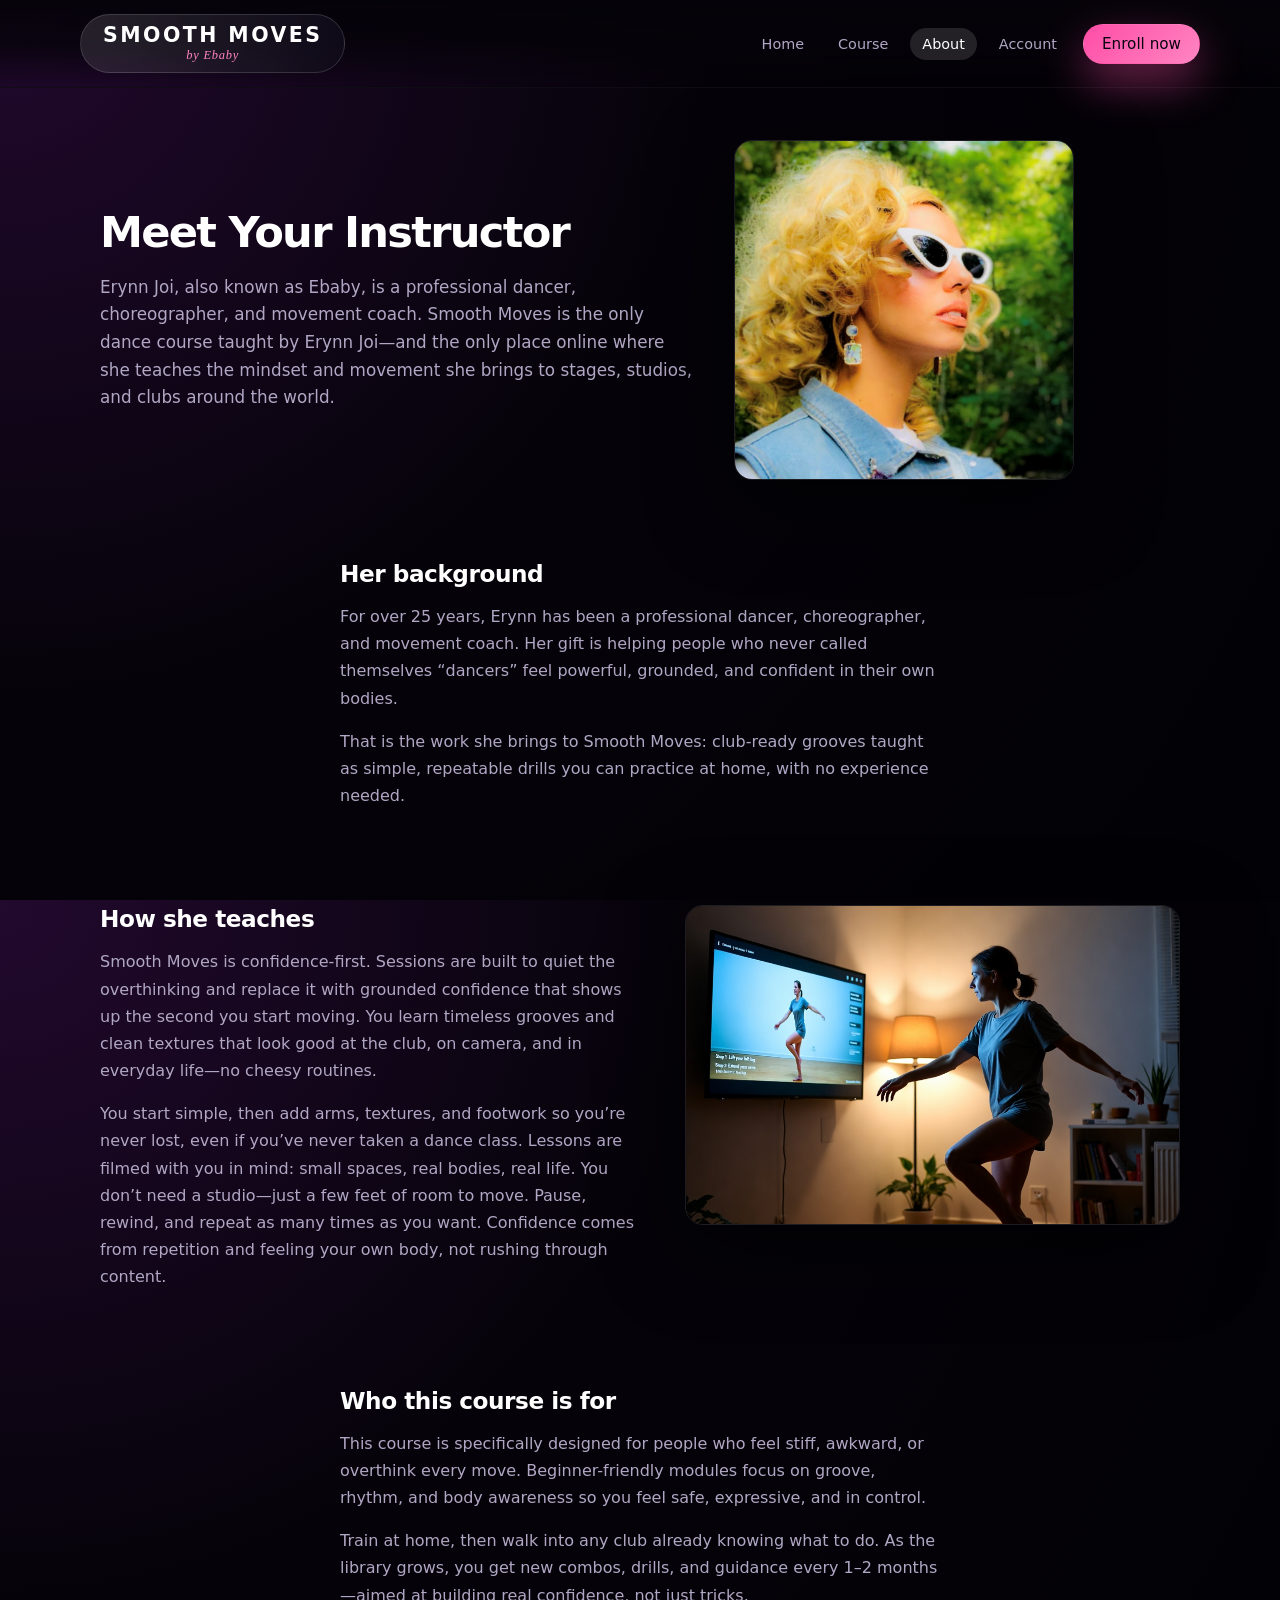
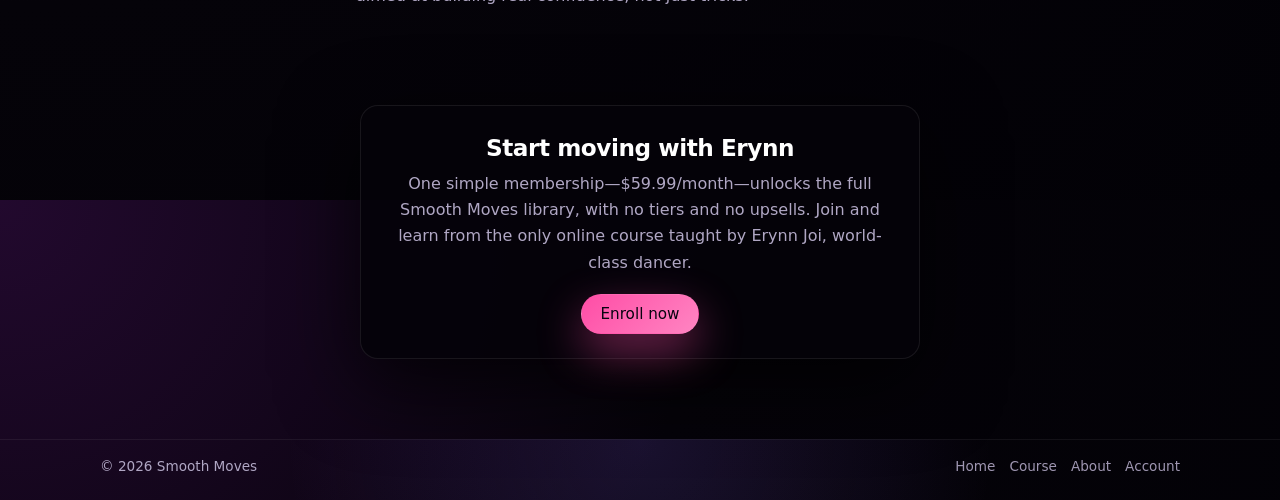
==== about.html @ 3e15e716 "Add an About page and a home-page link to Erynn's story Introduce about.html with instructor copy dr" ====
<!DOCTYPE html>
<html lang="en">
  <head>
    <meta charset="UTF-8" />
    <meta name="viewport" content="width=device-width, initial-scale=1" />
    <title>Smooth Moves – About</title>
    <meta
      name="description"
      content="Meet Erynn Joi (Ebaby)—professional dancer, choreographer, and movement coach—and learn why Smooth Moves is built for beginners who want confidence on the dance floor."
    />
    <meta name="theme-color" content="#ff4da6" />
    <link rel="icon" href="assets/favicon.svg" type="image/svg+xml" />
    <link rel="canonical" href="https://plugin-factory-fl.github.io/ebaby_course/about.html" />
    <meta property="og:type" content="website" />
    <meta property="og:site_name" content="Smooth Moves" />
    <meta property="og:title" content="Smooth Moves – About Erynn Joi" />
    <meta
      property="og:description"
      content="Meet Erynn Joi (Ebaby)—professional dancer, choreographer, and movement coach—and learn why Smooth Moves is built for beginners who want confidence on the dance floor."
    />
    <meta property="og:image" content="https://plugin-factory-fl.github.io/ebaby_course/assets/coach_pic.jpeg" />
    <meta name="twitter:card" content="summary_large_image" />
    <meta name="twitter:title" content="Smooth Moves – About Erynn Joi" />
    <meta
      name="twitter:description"
      content="Meet Erynn Joi (Ebaby)—professional dancer, choreographer, and movement coach—and learn why Smooth Moves is built for beginners who want confidence on the dance floor."
    />
    <meta name="twitter:image" content="https://plugin-factory-fl.github.io/ebaby_course/assets/coach_pic.jpeg" />
    <link rel="stylesheet" href="styles.css" />
  </head>
  <body data-page="about">
    <header class="site-header">
      <div class="container header-inner">
        <a href="index.html" class="logo" aria-label="Smooth Moves by Ebaby">
          <span class="logo-mark">Smooth Moves</span>
          <span class="logo-byline">by Ebaby</span>
        </a>
        <nav class="main-nav">
          <a href="index.html" class="nav-link" data-nav="home">Home</a>
          <a href="course.html" class="nav-link" data-nav="course">Course</a>
          <a href="about.html" class="nav-link" data-nav="about">About</a>
          <a href="account.html" class="nav-link" data-nav="account">Account</a>
          <a href="account.html?start=1" class="btn btn-primary nav-cta">Enroll now</a>
        </nav>
      </div>
    </header>

    <main class="about-page">
      <section class="section">
        <div class="container about-intro">
          <div>
            <h1 class="about-page-title">Meet Your Instructor</h1>
            <p class="about-lead">
              Erynn Joi, also known as Ebaby, is a professional dancer, choreographer, and movement coach. Smooth Moves is the only dance course taught by Erynn Joi—and the only place online where she teaches the mindset and movement she brings to stages, studios, and clubs around the world.
            </p>
          </div>
          <img src="assets/coach_pic.jpeg" alt="Erynn Joi, also known as Ebaby" class="about-photo" />
        </div>
      </section>

      <section class="section">
        <div class="container about-prose">
          <h2 class="section-title">Her background</h2>
          <p>
            For over 25 years, Erynn has been a professional dancer, choreographer, and movement coach. Her gift is helping people who never called themselves “dancers” feel powerful, grounded, and confident in their own bodies.
          </p>
          <p>
            That is the work she brings to Smooth Moves: club-ready grooves taught as simple, repeatable drills you can practice at home, with no experience needed.
          </p>
        </div>
      </section>

      <section class="section">
        <div class="container about-split">
          <div class="about-prose">
            <h2 class="section-title">How she teaches</h2>
            <p>
              Smooth Moves is confidence-first. Sessions are built to quiet the overthinking and replace it with grounded confidence that shows up the second you start moving. You learn timeless grooves and clean textures that look good at the club, on camera, and in everyday life—no cheesy routines.
            </p>
            <p>
              You start simple, then add arms, textures, and footwork so you’re never lost, even if you’ve never taken a dance class. Lessons are filmed with you in mind: small spaces, real bodies, real life. You don’t need a studio—just a few feet of room to move. Pause, rewind, and repeat as many times as you want. Confidence comes from repetition and feeling your own body, not rushing through content.
            </p>
          </div>
          <img src="assets/lifestyle1.jpg" alt="Person dancing with confidence at home" class="about-photo about-photo-wide" />
        </div>
      </section>

      <section class="section">
        <div class="container about-prose">
          <h2 class="section-title">Who this course is for</h2>
          <p>
            This course is specifically designed for people who feel stiff, awkward, or overthink every move. Beginner-friendly modules focus on groove, rhythm, and body awareness so you feel safe, expressive, and in control.
          </p>
          <p>
            Train at home, then walk into any club already knowing what to do. As the library grows, you get new combos, drills, and guidance every 1–2 months—aimed at building real confidence, not just tricks.
          </p>
        </div>
      </section>

      <section class="section">
        <div class="container">
          <div class="about-cta-card">
            <h2 class="section-title">Start moving with Erynn</h2>
            <p>
              One simple membership—$59.99/month—unlocks the full Smooth Moves library, with no tiers and no upsells. Join and learn from the only online course taught by Erynn Joi, world-class dancer.
            </p>
            <a class="btn btn-primary" data-stripe-checkout href="https://buy.stripe.com/REPLACE_ME">Enroll now</a>
          </div>
        </div>
      </section>
    </main>

    <footer class="site-footer">
      <div class="container footer-inner">
        <div class="footer-left">
          <span>&copy; <span id="year"></span> Smooth Moves</span>
        </div>
        <div class="footer-right">
          <a href="index.html">Home</a>
          <a href="course.html">Course</a>
          <a href="about.html">About</a>
          <a href="account.html">Account</a>
        </div>
      </div>
    </footer>

    <script src="app.js"></script>
  </body>
</html>
---- styles.css ----
:root {
  --bg: #050309;
  --bg-elevated: #100b1a;
  --accent: #ff4da6;
  --accent-soft: rgba(255, 77, 166, 0.12);
  --accent-strong: #ff85c2;
  --text-primary: #ffffff;
  --text-muted: #b0a7c4;
  --border-subtle: rgba(255, 255, 255, 0.08);
  --danger: #ff4d6a;
  --success: #32d46b;
  --shadow-soft: 0 24px 80px rgba(0, 0, 0, 0.75);
  --radius-lg: 18px;
  --radius-md: 12px;
  --radius-sm: 999px;
  --transition-fast: 0.18s ease-out;
  --max-width: 1120px;
}

*,
*::before,
*::after {
  box-sizing: border-box;
}

html,
body {
  margin: 0;
  padding: 0;
  height: 100%;
}

body {
  font-family: system-ui, -apple-system, BlinkMacSystemFont, "SF Pro Text", sans-serif;
  background: radial-gradient(circle at top left, #22092e 0, #050309 45%, #020106 100%);
  color: var(--text-primary);
  -webkit-font-smoothing: antialiased;
}

a {
  color: inherit;
  text-decoration: none;
}

img {
  max-width: 100%;
  display: block;
}

button {
  font: inherit;
}

.container {
  width: 100%;
  max-width: var(--max-width);
  margin: 0 auto;
  padding: 0 20px;
}

.site-header {
  position: sticky;
  top: 0;
  z-index: 40;
  backdrop-filter: blur(18px);
  background: linear-gradient(to bottom, rgba(5, 3, 9, 0.96), rgba(5, 3, 9, 0.8), transparent);
  border-bottom: 1px solid rgba(255, 255, 255, 0.04);
}

.header-inner {
  display: flex;
  align-items: center;
  justify-content: space-between;
  padding: 14px 0;
}

.logo {
  display: inline-flex;
  flex-direction: column;
  align-items: center;
  justify-content: center;
  gap: 2px;
  font-weight: 700;
  text-transform: uppercase;
  font-size: 1.12rem;
  line-height: 1.1;
  padding: 8px 18px 9px;
  border-radius: 999px;
  border: 1px solid rgba(255, 255, 255, 0.14);
  background: radial-gradient(circle at top left, rgba(255, 255, 255, 0.12), rgba(16, 11, 26, 0.9));
  flex-shrink: 0;
}

.logo-mark {
  letter-spacing: 0.1em;
}

.logo-byline {
  font-family: Georgia, "Iowan Old Style", "Times New Roman", serif;
  font-style: italic;
  font-weight: 500;
  font-size: 0.72rem;
  letter-spacing: 0.06em;
  text-transform: none;
  color: var(--accent-strong);
  line-height: 1;
}

.main-nav {
  display: flex;
  align-items: center;
  gap: 10px;
}

.nav-link {
  font-size: 0.9rem;
  padding: 8px 12px;
  border-radius: 999px;
  color: var(--text-muted);
  transition: background-color var(--transition-fast), color var(--transition-fast);
}

.nav-link:hover {
  background-color: rgba(255, 255, 255, 0.06);
  color: var(--text-primary);
}

.nav-link.is-active {
  color: var(--text-primary);
  background-color: rgba(255, 255, 255, 0.12);
}

.nav-cta {
  margin-left: 4px;
}

.btn {
  display: inline-flex;
  align-items: center;
  justify-content: center;
  gap: 6px;
  padding: 10px 18px;
  border-radius: var(--radius-sm);
  border: 1px solid transparent;
  font-size: 0.95rem;
  font-weight: 500;
  cursor: pointer;
  transition: transform var(--transition-fast), box-shadow var(--transition-fast), background-color var(--transition-fast), border-color var(--transition-fast), color var(--transition-fast);
  white-space: nowrap;
}

.btn-primary {
  background: linear-gradient(135deg, var(--accent), var(--accent-strong));
  color: #080310;
  box-shadow: 0 18px 45px rgba(255, 77, 166, 0.45);
}

.btn-primary:hover {
  transform: translateY(-1px) translateZ(0);
  box-shadow: 0 24px 65px rgba(255, 77, 166, 0.55);
}

.btn-secondary {
  background-color: rgba(255, 255, 255, 0.02);
  border-color: rgba(255, 255, 255, 0.16);
  color: var(--text-primary);
}

.btn-secondary:hover {
  background-color: rgba(255, 255, 255, 0.08);
}

.btn-ghost {
  background: transparent;
  border-color: transparent;
  color: var(--text-muted);
}

.btn-ghost:hover {
  color: var(--text-primary);
}

.site-footer {
  border-top: 1px solid rgba(255, 255, 255, 0.06);
  padding: 18px 0 26px;
  background: radial-gradient(circle at top, rgba(139, 92, 246, 0.16), transparent 55%);
  margin-top: 40px;
}

.footer-inner {
  display: flex;
  align-items: center;
  justify-content: space-between;
  gap: 16px;
  font-size: 0.85rem;
  color: var(--text-muted);
}

.footer-right {
  display: flex;
  gap: 14px;
}

.footer-right a {
  opacity: 0.9;
}

.footer-right a:hover {
  opacity: 1;
}

.hero {
  padding: 72px 0 56px;
}

.top-banner {
  width: 100%;
  border-bottom: 1px solid rgba(255, 255, 255, 0.08);
}

.top-banner img {
  width: 100%;
  height: auto;
  display: block;
}

.placeholder-hero {
  min-height: calc(100vh - 120px);
  display: flex;
  align-items: center;
}

.hero .container {
  display: grid;
  grid-template-columns: minmax(0, 1.3fr) minmax(0, 1.1fr);
  gap: 48px;
  align-items: center;
}

.nowrap {
  white-space: nowrap;
}

.hero h1 {
  font-size: clamp(2.15rem, 3.4vw, 2.75rem);
  font-weight: 700;
  letter-spacing: -0.04em;
  line-height: 1.16;
  margin: 0 0 16px;
  max-width: 15.5em;
}

.hero p {
  max-width: 32rem;
  color: var(--text-muted);
  font-size: 1rem;
  line-height: 1.6;
}

.hero-actions {
  display: flex;
  flex-wrap: wrap;
  gap: 12px;
  margin-top: 24px;
}

.hero-tagline {
  display: inline-flex;
  align-items: center;
  gap: 8px;
  padding: 4px 10px;
  border-radius: 999px;
  border: 1px solid rgba(255, 255, 255, 0.12);
  background-color: rgba(0, 0, 0, 0.45);
  font-size: 0.78rem;
  text-transform: uppercase;
  letter-spacing: 0.12em;
  color: var(--text-muted);
  margin-bottom: 14px;
}

.pill-dot {
  width: 7px;
  height: 7px;
  border-radius: 999px;
  background: radial-gradient(circle at center, #fff, var(--accent));
}

.hero-card {
  border-radius: var(--radius-lg);
  border: 1px solid rgba(255, 255, 255, 0.12);
  background: radial-gradient(circle at top, rgba(255, 255, 255, 0.1), rgba(5, 3, 9, 0.95));
  padding: 18px 18px 18px 20px;
  box-shadow: var(--shadow-soft);
  position: relative;
  overflow: hidden;
}

.hero-card::before {
  content: "";
  position: absolute;
  inset: 0;
  background: radial-gradient(circle at top left, rgba(255, 255, 255, 0.2), transparent 55%);
  opacity: 0.75;
  pointer-events: none;
}

.hero-card-inner {
  position: relative;
  z-index: 1;
  display: grid;
  grid-template-columns: minmax(0, 1.2fr) minmax(0, 0.9fr);
  gap: 6px 18px;
  align-items: center;
}

.hero-card-title {
  font-size: 0.95rem;
  font-weight: 600;
  margin: 0;
}

.hero-card-subtitle {
  font-size: 0.85rem;
  color: var(--text-muted);
  margin: 2px 0 0;
}

.chip-row {
  display: flex;
  flex-wrap: wrap;
  gap: 6px;
  margin-top: 6px;
}

.chip {
  border-radius: 999px;
  border: 1px solid rgba(255, 255, 255, 0.22);
  background-color: rgba(0, 0, 0, 0.36);
  padding: 3px 9px;
  font-size: 0.75rem;
  color: var(--text-primary);
}

.hero-stat {
  text-align: right;
}

.hero-stat-label {
  font-size: 0.75rem;
  color: var(--text-muted);
}

.hero-stat-value {
  font-size: 1.25rem;
  font-weight: 600;
}

.hero-stat-sub {
  font-size: 0.75rem;
  color: var(--text-muted);
}

.hero-lifestyle img {
  width: 100%;
  border-radius: var(--radius-lg);
  object-fit: cover;
  max-height: 360px;
  box-shadow: var(--shadow-soft);
}

.section {
  padding: 40px 0;
}

.section-heading {
  display: flex;
  justify-content: space-between;
  align-items: flex-end;
  margin-bottom: 22px;
}

.section-title {
  font-size: 1.45rem;
  letter-spacing: -0.02em;
  margin: 0;
}

.about-page {
  padding-top: 12px;
}

.about-page-title {
  font-size: clamp(2rem, 4vw, 2.7rem);
  letter-spacing: -0.04em;
  line-height: 1.15;
  margin: 0 0 16px;
}

.about-lead {
  font-size: 1.05rem;
  line-height: 1.65;
  color: var(--text-muted);
  margin: 0;
  max-width: 38rem;
}

.about-intro,
.about-split {
  display: grid;
  grid-template-columns: minmax(0, 1fr);
  gap: 28px;
  align-items: center;
}

.about-prose {
  max-width: 40rem;
}

.about-prose p {
  color: var(--text-muted);
  font-size: 1rem;
  line-height: 1.7;
}

.about-prose .section-title {
  margin-bottom: 12px;
}

.about-photo {
  width: 100%;
  max-width: 340px;
  border-radius: var(--radius-lg);
  object-fit: cover;
  box-shadow: var(--shadow-soft);
  border: 1px solid rgba(255, 255, 255, 0.1);
}

.about-photo-wide {
  max-width: 100%;
  max-height: 320px;
}

.about-cta-card {
  max-width: 560px;
  margin: 0 auto;
  text-align: center;
  border-radius: var(--radius-lg);
  border: 1px solid var(--border-subtle);
  background-color: rgba(5, 3, 9, 0.9);
  padding: 28px 24px 24px;
  box-shadow: var(--shadow-soft);
}

.about-cta-card .section-title {
  margin-bottom: 10px;
}

.about-cta-card p {
  color: var(--text-muted);
  line-height: 1.65;
  margin: 0 0 18px;
}

.about-more-btn {
  align-self: flex-start;
  margin-top: 10px;
  white-space: normal;
}

@media (min-width: 900px) {
  .about-intro,
  .about-split {
    grid-template-columns: minmax(0, 1.2fr) minmax(0, 0.9fr);
    gap: 40px;
  }

  .about-split {
    grid-template-columns: minmax(0, 1.1fr) minmax(0, 1fr);
    align-items: start;
  }
}

.section-subtitle {
  font-size: 0.95rem;
  color: var(--text-muted);
  max-width: 26rem;
}

.card-grid {
  display: grid;
  grid-template-columns: repeat(3, minmax(0, 1fr));
  gap: 18px;
}

.feature-card {
  border-radius: var(--radius-lg);
  border: 1px solid var(--border-subtle);
  background-color: rgba(5, 3, 9, 0.9);
  padding: 16px 16px 18px;
}

.feature-icon {
  width: 30px;
  height: 30px;
  border-radius: 999px;
  background-color: var(--accent-soft);
  display: flex;
  align-items: center;
  justify-content: center;
  margin-bottom: 10px;
}

.feature-title {
  font-size: 1rem;
  margin: 0 0 6px;
}

.feature-body {
  font-size: 0.9rem;
  color: var(--text-muted);
  line-height: 1.6;
}

.two-column {
  display: grid;
  grid-template-columns: minmax(0, 1.1fr) minmax(0, 1fr);
  gap: 26px;
  align-items: start;
}

.about-card,
.pricing-card,
.faq-card {
  border-radius: var(--radius-lg);
  border: 1px solid var(--border-subtle);
  background-color: rgba(5, 3, 9, 0.9);
  padding: 18px 18px 20px;
  box-shadow: 0 18px 60px rgba(0, 0, 0, 0.65);
}

.pricing-card {
  max-width: 520px;
  margin: 0 auto;
  text-align: center;
}

.about-eyebrow {
  font-size: 0.8rem;
  text-transform: uppercase;
  letter-spacing: 0.12em;
  color: var(--text-muted);
  margin-bottom: 6px;
}

.about-title {
  font-size: 1.3rem;
  margin: 0 0 10px;
}

.about-body {
  font-size: 0.95rem;
  color: var(--text-muted);
  line-height: 1.7;
}

.avatar-placeholder {
  width: 80px;
  height: 80px;
  border-radius: 999px;
  background: radial-gradient(circle at top, #ffb3dd, #5b1640);
  border: 3px solid rgba(255, 255, 255, 0.75);
  box-shadow: 0 20px 45px rgba(0, 0, 0, 0.8);
}

.coach-avatar {
  width: 96px;
  height: 96px;
  border-radius: 999px;
  object-fit: cover;
  border: 3px solid rgba(255, 255, 255, 0.75);
  box-shadow: 0 20px 45px rgba(0, 0, 0, 0.8);
}

.about-meta {
  margin-top: 10px;
  font-size: 0.85rem;
  color: var(--text-muted);
}

.hero-coach-video {
  display: flex;
  align-items: center;
  justify-content: center;
}

.intro-placeholder-img {
  width: 100%;
  max-height: 360px;
  object-fit: cover;
  border-radius: var(--radius-lg);
  box-shadow: var(--shadow-soft);
}

.hero-video-frame {
  width: 240px;
  max-width: 100%;
  border-radius: 18px;
  border: 1px solid rgba(255, 255, 255, 0.18);
  background: radial-gradient(circle at top, rgba(255, 255, 255, 0.08), rgba(5, 3, 9, 0.95));
  padding: 10px 12px;
  box-shadow: 0 18px 50px rgba(0, 0, 0, 0.75);
}

.hero-video-label {
  font-size: 0.8rem;
  text-transform: uppercase;
  letter-spacing: 0.12em;
  color: var(--text-muted);
  margin-bottom: 6px;
}

.hero-video-body {
  display: flex;
  align-items: flex-start;
  gap: 10px;
}

.hero-video-play {
  display: inline-flex;
  align-items: center;
  justify-content: center;
  width: 32px;
  height: 32px;
  border-radius: 999px;
  background: radial-gradient(circle at center, #fff, var(--accent));
  color: #050309;
  font-size: 0.9rem;
  flex-shrink: 0;
}

.hero-video-text {
  font-size: 0.8rem;
  color: var(--text-muted);
}

.pricing-price-row {
  display: flex;
  align-items: baseline;
  gap: 6px;
  margin-bottom: 10px;
  justify-content: center;
}

.pricing-amount {
  font-size: 2.6rem;
  font-weight: 700;
}

.pricing-period {
  font-size: 0.9rem;
  color: var(--text-muted);
}

.pricing-note {
  font-size: 0.85rem;
  color: var(--text-muted);
  margin-bottom: 12px;
}

.pricing-list {
  list-style: none;
  padding: 0;
  margin: 10px 0 18px;
  font-size: 0.9rem;
  color: var(--text-muted);
}

.pricing-list li {
  display: flex;
  align-items: flex-start;
  gap: 8px;
  margin-bottom: 6px;
}

.check-dot {
  margin-top: 3px;
  width: 12px;
  height: 12px;
  border-radius: 999px;
  background: radial-gradient(circle at center, #fff, var(--success));
}

.pill {
  display: inline-flex;
  align-items: center;
  gap: 6px;
  padding: 5px 10px;
  border-radius: 999px;
  background-color: rgba(0, 0, 0, 0.45);
  border: 1px solid rgba(255, 255, 255, 0.16);
  font-size: 0.8rem;
  color: var(--text-muted);
}

.faq-list {
  border-top: 1px solid rgba(255, 255, 255, 0.08);
  margin-top: 10px;
}

.faq-item {
  padding: 10px 0;
  border-bottom: 1px solid rgba(255, 255, 255, 0.06);
}

.faq-question {
  font-size: 0.95rem;
  margin: 0 0 4px;
}

.faq-answer {
  font-size: 0.9rem;
  color: var(--text-muted);
}

.course-layout {
  min-height: calc(100vh - 140px);
  padding: 20px 0 0;
}

.course-content {
  display: grid;
  grid-template-columns: 290px minmax(0, 1fr);
  gap: 18px;
  padding: 0 20px 20px;
}

.course-sidebar {
  border-radius: var(--radius-lg);
  border: 1px solid var(--border-subtle);
  background-color: rgba(5, 3, 9, 0.96);
  padding: 10px 12px 12px;
  overflow-y: auto;
}

.course-main {
  border-radius: var(--radius-lg);
  border: 1px solid var(--border-subtle);
  background-color: rgba(5, 3, 9, 0.96);
  padding: 10px 12px 12px;
  display: flex;
  flex-direction: column;
}

.course-video-wrapper {
  border-radius: var(--radius-md);
  overflow: hidden;
  background-color: #000;
  border: 1px solid rgba(255, 255, 255, 0.1);
}

.lesson-video {
  width: 100%;
  max-height: 420px;
  display: block;
  background-color: #000;
}

.lesson-meta {
  margin-top: 12px;
}

.lesson-meta h1 {
  font-size: 1.5rem;
  margin: 0 0 6px;
}

.lesson-meta p {
  font-size: 1.125rem;
  color: var(--text-muted);
}

.lesson-takeaways {
  list-style: disc;
  padding-left: 1.1rem;
  margin: 8px 0 0;
  font-size: 1.05rem;
  color: var(--text-muted);
}

.lesson-nav {
  display: flex;
  justify-content: space-between;
  gap: 10px;
  margin-top: auto;
  padding-top: 10px;
}

.course-section {
  margin-bottom: 8px;
}

.course-section-title {
  font-size: 0.8rem;
  text-transform: uppercase;
  letter-spacing: 0.12em;
  color: var(--text-muted);
  margin: 0 0 4px;
}

.lesson-list {
  list-style: none;
  padding: 0;
  margin: 0;
}

.lesson-item {
  margin-bottom: 4px;
}

.lesson-button {
  width: 100%;
  text-align: left;
  border-radius: 10px;
  padding: 7px 8px;
  border: 1px solid transparent;
  background-color: transparent;
  color: var(--text-muted);
  display: flex;
  align-items: center;
  justify-content: space-between;
  gap: 6px;
  cursor: pointer;
  transition: background-color var(--transition-fast), border-color var(--transition-fast), color var(--transition-fast), transform var(--transition-fast);
}

.lesson-button:hover {
  background-color: rgba(255, 255, 255, 0.04);
  color: var(--text-primary);
}

.lesson-button.is-active {
  background-color: rgba(255, 255, 255, 0.08);
  border-color: rgba(255, 255, 255, 0.14);
  color: var(--text-primary);
}

.lesson-label {
  font-size: 0.87rem;
}

.lesson-meta-small {
  font-size: 0.75rem;
  color: var(--text-muted);
}

.lesson-progress-dot {
  width: 10px;
  height: 10px;
  border-radius: 999px;
  background-color: rgba(255, 255, 255, 0.14);
}

.lesson-progress-dot.is-complete {
  background: radial-gradient(circle at center, #fff, var(--success));
}

.course-locked {
  display: flex;
  align-items: center;
  justify-content: center;
  padding: 48px 20px;
}

.course-locked-card {
  max-width: 480px;
  width: 100%;
  border-radius: var(--radius-lg);
  border: 1px solid var(--border-subtle);
  background-color: rgba(5, 3, 9, 0.96);
  padding: 22px 20px 20px;
  text-align: center;
  box-shadow: var(--shadow-soft);
}

.course-locked-card h1 {
  margin: 0 0 8px;
}

.course-locked-card p {
  font-size: 0.95rem;
  color: var(--text-muted);
  margin: 0 0 16px;
}

.account-main {
  min-height: calc(100vh - 140px);
  display: flex;
  align-items: center;
  justify-content: center;
  padding: 32px 20px;
}

.account-card {
  width: 100%;
  max-width: 440px;
  border-radius: var(--radius-lg);
  border: 1px solid var(--border-subtle);
  background-color: rgba(5, 3, 9, 0.96);
  padding: 24px 22px 22px;
  box-shadow: var(--shadow-soft);
}

.account-title {
  font-size: 1.4rem;
  margin: 0 0 4px;
}

.account-subtitle {
  font-size: 0.95rem;
  color: var(--text-muted);
  margin: 0 0 16px;
}

.account-form {
  display: flex;
  flex-direction: column;
  gap: 10px;
}

.field {
  display: flex;
  flex-direction: column;
  gap: 4px;
}

.field label {
  font-size: 0.85rem;
}

.field input {
  border-radius: 10px;
  border: 1px solid rgba(255, 255, 255, 0.18);
  background-color: rgba(2, 1, 6, 0.98);
  padding: 9px 10px;
  color: var(--text-primary);
  outline: none;
  font-size: 0.92rem;
}

.field input:focus {
  border-color: var(--accent-strong);
  box-shadow: 0 0 0 1px rgba(255, 77, 166, 0.45);
}

.helper-text {
  font-size: 0.8rem;
  color: var(--text-muted);
}

.muted-link {
  font-size: 0.85rem;
  color: var(--text-muted);
}

.muted-link button {
  color: inherit;
  background: none;
  border: none;
  padding: 0;
  text-decoration: underline;
  cursor: pointer;
}

.status-pill {
  display: inline-flex;
  align-items: center;
  gap: 6px;
  padding: 4px 10px;
  border-radius: 999px;
  font-size: 0.8rem;
}

.status-pill.active {
  background-color: rgba(50, 212, 107, 0.1);
  color: var(--success);
  border: 1px solid rgba(50, 212, 107, 0.5);
}

.status-pill.inactive {
  background-color: rgba(255, 77, 106, 0.08);
  color: var(--danger);
  border: 1px solid rgba(255, 77, 106, 0.5);
}

.status-dot {
  width: 8px;
  height: 8px;
  border-radius: 999px;
  background-color: currentColor;
}

.stack {
  display: flex;
  flex-direction: column;
  gap: 8px;
}

.row {
  display: flex;
  align-items: center;
  justify-content: space-between;
  gap: 10px;
}

.spacer {
  height: 12px;
}

.hidden {
  display: none !important;
}

.btn:disabled {
  opacity: 0.4;
  cursor: not-allowed;
  box-shadow: none;
  transform: none;
}

.course-picker {
  position: fixed;
  inset: 0;
  z-index: 80;
  display: flex;
  align-items: center;
  justify-content: center;
  padding: 20px;
}

.course-picker-backdrop {
  position: absolute;
  inset: 0;
  background: rgba(5, 3, 9, 0.78);
  backdrop-filter: blur(12px);
}

.course-picker-dialog {
  position: relative;
  z-index: 1;
  width: 100%;
  max-width: 440px;
  border-radius: var(--radius-lg);
  border: 1px solid var(--border-subtle);
  background-color: rgba(16, 11, 26, 0.98);
  padding: 24px 22px 22px;
  box-shadow: var(--shadow-soft);
}

.course-picker-dialog h2 {
  margin: 0 40px 6px 0;
  font-size: 1.4rem;
}

.course-picker-close {
  position: absolute;
  top: 12px;
  right: 12px;
  width: 36px;
  height: 36px;
  border: none;
  border-radius: 999px;
  background: rgba(255, 255, 255, 0.06);
  color: var(--text-primary);
  font-size: 1.5rem;
  line-height: 1;
  cursor: pointer;
}

.course-picker-close:hover {
  background: rgba(255, 255, 255, 0.12);
}

.course-option-list {
  display: flex;
  flex-direction: column;
  gap: 10px;
  margin: 16px 0 18px;
}

.course-option-list [role="radiogroup"] {
  display: flex;
  flex-direction: column;
  gap: 10px;
}

.course-option {
  display: flex;
  align-items: flex-start;
  gap: 12px;
  padding: 14px 14px;
  border-radius: var(--radius-md);
  border: 1px solid rgba(255, 255, 255, 0.14);
  background-color: rgba(5, 3, 9, 0.55);
  cursor: pointer;
  position: relative;
}

.course-option input {
  position: absolute;
  opacity: 0;
  width: 1px;
  height: 1px;
  pointer-events: none;
}

.course-option-radio {
  width: 18px;
  height: 18px;
  margin-top: 2px;
  flex-shrink: 0;
  border-radius: 999px;
  border: 2px solid rgba(255, 255, 255, 0.35);
  background: transparent;
}

.course-option:hover:not(.is-disabled) {
  border-color: rgba(255, 133, 194, 0.45);
  background-color: var(--accent-soft);
}

.course-option:has(input:checked) {
  border-color: var(--accent);
  background-color: var(--accent-soft);
  box-shadow: 0 0 0 1px rgba(255, 77, 166, 0.35);
}

.course-option:has(input:checked) .course-option-radio {
  border-color: var(--accent);
  background: radial-gradient(circle at center, var(--accent) 0 5px, transparent 6px);
}

.course-option:has(input:focus-visible) {
  outline: 2px solid var(--accent-strong);
  outline-offset: 2px;
}

.course-option-copy {
  display: flex;
  flex-direction: column;
  gap: 2px;
  min-width: 0;
}

.course-option-title {
  font-weight: 600;
  font-size: 0.98rem;
}

.course-option-sub {
  font-size: 0.8rem;
  color: var(--text-muted);
}

.course-option.is-disabled {
  opacity: 0.48;
  cursor: not-allowed;
  filter: grayscale(0.25);
}

.course-picker-dialog .btn {
  width: 100%;
}

body.course-picker-open {
  overflow: hidden;
}

body.course-picker-open .floating-cta {
  display: none !important;
}

.floating-cta {
  position: fixed;
  right: 20px;
  bottom: 20px;
  z-index: 50;
  padding-inline: 20px;
}

@media (max-width: 900px) {
  .hero .container {
    grid-template-columns: minmax(0, 1fr);
  }

  .hero-card-inner {
    grid-template-columns: minmax(0, 1fr);
  }

  .hero-stat {
    text-align: left;
  }

  .card-grid {
    grid-template-columns: repeat(2, minmax(0, 1fr));
  }

  .two-column {
    grid-template-columns: minmax(0, 1fr);
  }

  .course-content {
    grid-template-columns: minmax(0, 1fr);
    grid-template-rows: auto auto;
    height: auto;
  }

  .course-sidebar {
    max-height: 220px;
  }
}

@media (min-width: 641px) {
  .logo {
    font-size: 1.28rem;
    padding: 9px 22px 11px;
  }

  .logo-mark {
    letter-spacing: 0.12em;
  }

  .logo-byline {
    font-size: 0.78rem;
  }
}

@media (max-width: 640px) {
  .header-inner {
    flex-direction: column;
    align-items: flex-start;
    gap: 10px;
  }

  .main-nav .nav-cta {
    display: none;
  }

  .main-nav {
    width: 100%;
    justify-content: space-between;
    flex-wrap: wrap;
  }

  .hero {
    padding-top: 40px;
  }

  .hero h1 {
    font-size: clamp(1.65rem, 7vw, 2.05rem);
    line-height: 1.18;
    max-width: none;
  }

  .card-grid {
    grid-template-columns: minmax(0, 1fr);
  }

  .section-heading {
    flex-direction: column;
    align-items: flex-start;
    gap: 8px;
  }

  .lesson-nav {
    flex-direction: column;
  }

  .account-card {
    padding-inline: 18px;
  }
}
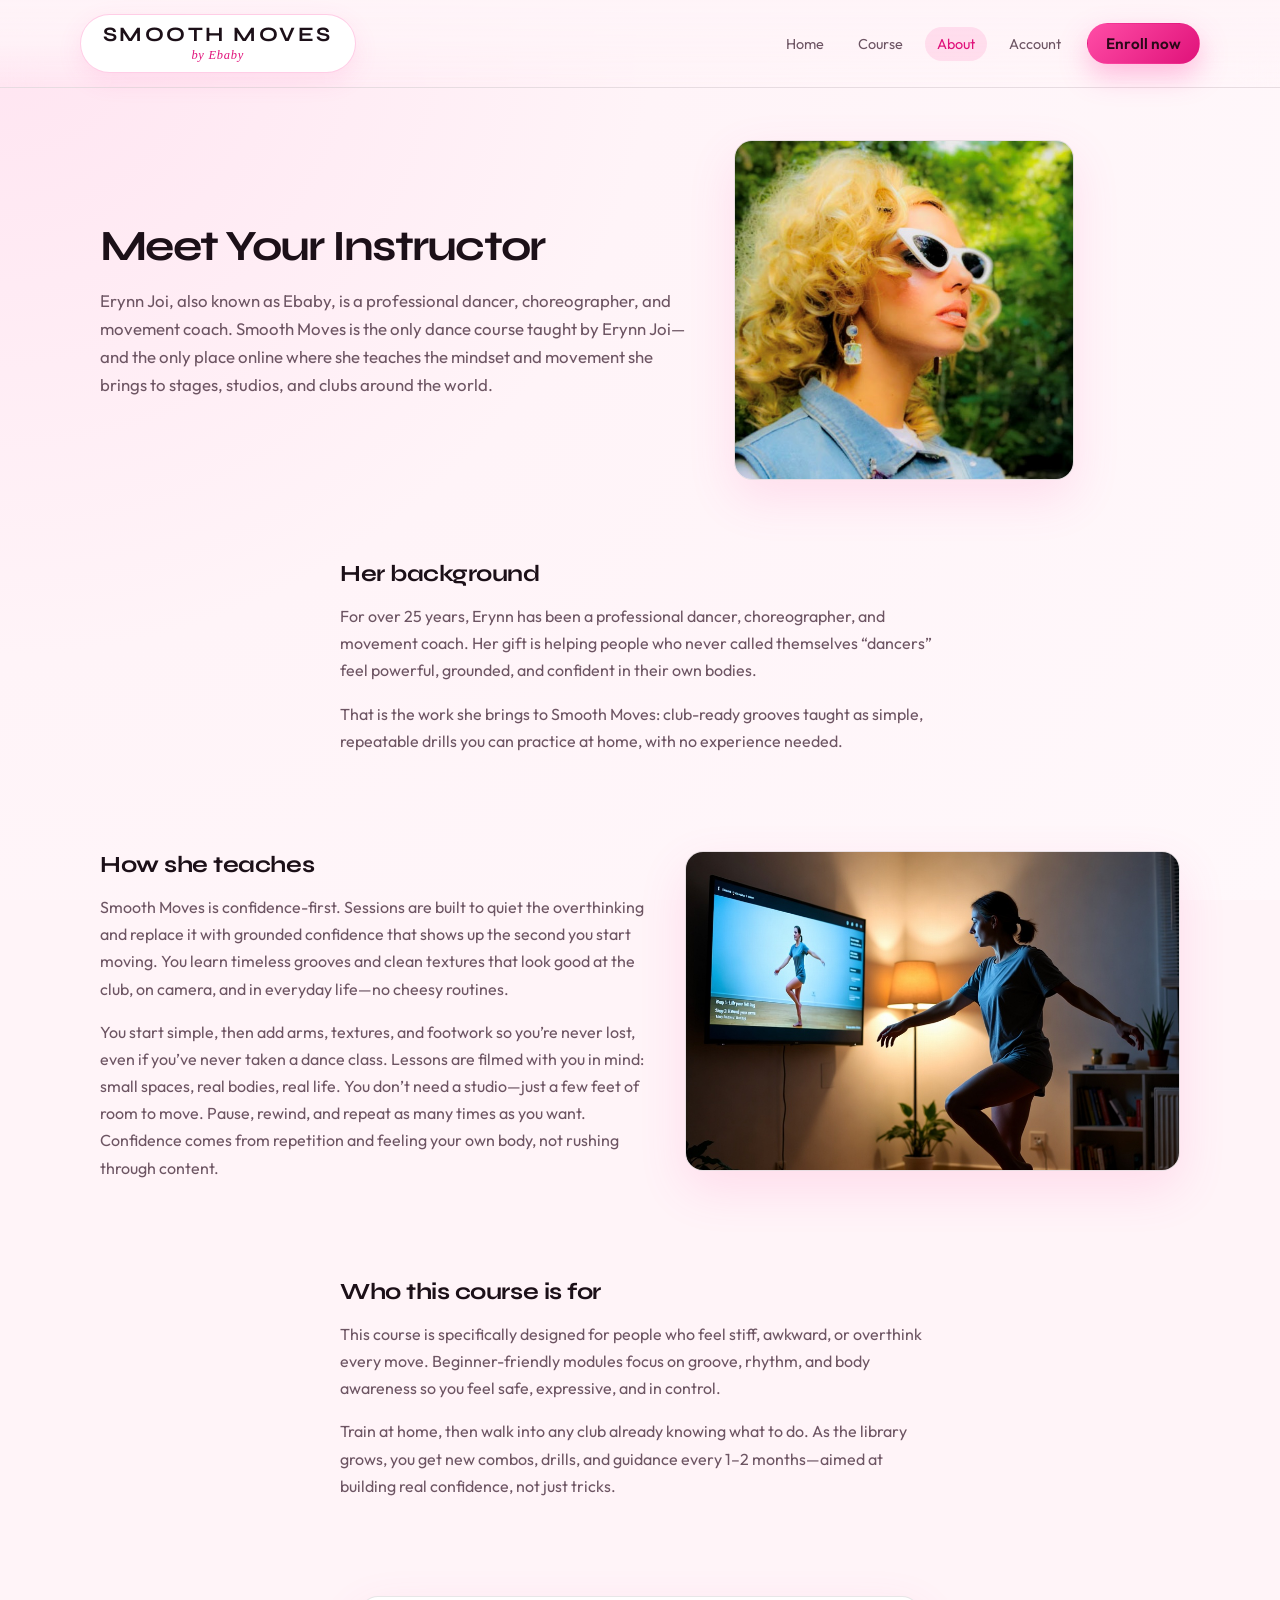
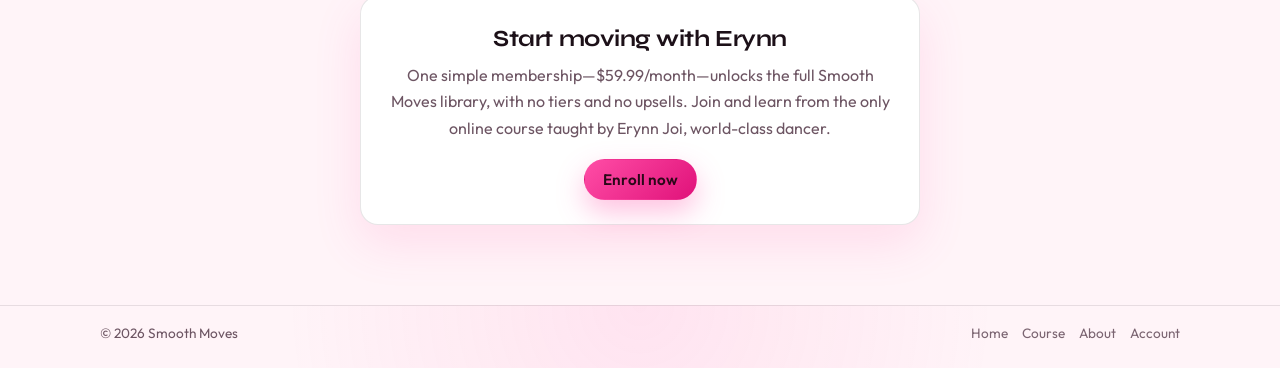
==== commit f08fe27b: "Switch Smooth Moves to a light theme and restyle the home page Use Syne for headings and Outfit for " ====
--- a/about.html
+++ b/about.html
@@ -26,6 +26,12 @@
       content="Meet Erynn Joi (Ebaby)—professional dancer, choreographer, and movement coach—and learn why Smooth Moves is built for beginners who want confidence on the dance floor."
     />
     <meta name="twitter:image" content="https://plugin-factory-fl.github.io/ebaby_course/assets/coach_pic.jpeg" />
+    <link rel="preconnect" href="https://fonts.googleapis.com" />
+    <link rel="preconnect" href="https://fonts.gstatic.com" crossorigin />
+    <link
+      href="https://fonts.googleapis.com/css2?family=Outfit:wght@400;500;600;700&family=Syne:wght@600;700;800&display=swap"
+      rel="stylesheet"
+    />
     <link rel="stylesheet" href="styles.css" />
   </head>
   <body data-page="about">
--- a/styles.css
+++ b/styles.css
@@ -1,15 +1,20 @@
 :root {
-  --bg: #050309;
-  --bg-elevated: #100b1a;
+  --bg: #fff4f8;
+  --bg-elevated: #ffffff;
+  --bg-card: #ffffff;
   --accent: #ff4da6;
-  --accent-soft: rgba(255, 77, 166, 0.12);
-  --accent-strong: #ff85c2;
-  --text-primary: #ffffff;
-  --text-muted: #b0a7c4;
-  --border-subtle: rgba(255, 255, 255, 0.08);
-  --danger: #ff4d6a;
-  --success: #32d46b;
-  --shadow-soft: 0 24px 80px rgba(0, 0, 0, 0.75);
+  --accent-soft: rgba(255, 77, 166, 0.14);
+  --accent-strong: #e0127a;
+  --text-primary: #1c1018;
+  --text-muted: #6d5563;
+  --border-subtle: rgba(28, 16, 24, 0.1);
+  --danger: #d01746;
+  --success: #1a8f48;
+  --shadow-soft: 0 18px 48px rgba(255, 77, 166, 0.14);
+  --overlay: rgba(28, 16, 24, 0.4);
+  --input-bg: #fffafc;
+  --font-display: "Syne", system-ui, sans-serif;
+  --font-body: "Outfit", system-ui, sans-serif;
   --radius-lg: 18px;
   --radius-md: 12px;
   --radius-sm: 999px;
@@ -23,6 +28,11 @@
   box-sizing: border-box;
 }
 
+html {
+  color-scheme: light;
+  background-color: var(--bg);
+}
+
 html,
 body {
   margin: 0;
@@ -31,10 +41,22 @@
 }
 
 body {
-  font-family: system-ui, -apple-system, BlinkMacSystemFont, "SF Pro Text", sans-serif;
-  background: radial-gradient(circle at top left, #22092e 0, #050309 45%, #020106 100%);
+  font-family: var(--font-body);
+  background: radial-gradient(circle at top left, #ffe4f1 0, var(--bg) 42%, #fff8fb 100%);
   color: var(--text-primary);
   -webkit-font-smoothing: antialiased;
+}
+
+h1,
+h2,
+h3,
+.section-title,
+.logo-mark,
+.pricing-amount,
+.about-page-title,
+.about-title,
+.feature-title {
+  font-family: var(--font-display);
 }
 
 a {
@@ -63,8 +85,8 @@
   top: 0;
   z-index: 40;
   backdrop-filter: blur(18px);
-  background: linear-gradient(to bottom, rgba(5, 3, 9, 0.96), rgba(5, 3, 9, 0.8), transparent);
-  border-bottom: 1px solid rgba(255, 255, 255, 0.04);
+  background: linear-gradient(to bottom, rgba(255, 244, 248, 0.96), rgba(255, 244, 248, 0.82), transparent);
+  border-bottom: 1px solid var(--border-subtle);
 }
 
 .header-inner {
@@ -86,9 +108,11 @@
   line-height: 1.1;
   padding: 8px 18px 9px;
   border-radius: 999px;
-  border: 1px solid rgba(255, 255, 255, 0.14);
-  background: radial-gradient(circle at top left, rgba(255, 255, 255, 0.12), rgba(16, 11, 26, 0.9));
+  border: 1px solid rgba(255, 77, 166, 0.28);
+  background: var(--bg-elevated);
+  box-shadow: 0 8px 24px rgba(255, 77, 166, 0.12);
   flex-shrink: 0;
+  color: var(--text-primary);
 }
 
 .logo-mark {
@@ -121,13 +145,13 @@
 }
 
 .nav-link:hover {
-  background-color: rgba(255, 255, 255, 0.06);
+  background-color: var(--accent-soft);
   color: var(--text-primary);
 }
 
 .nav-link.is-active {
-  color: var(--text-primary);
-  background-color: rgba(255, 255, 255, 0.12);
+  color: var(--accent-strong);
+  background-color: var(--accent-soft);
 }
 
 .nav-cta {
@@ -142,8 +166,9 @@
   padding: 10px 18px;
   border-radius: var(--radius-sm);
   border: 1px solid transparent;
+  font-family: var(--font-body);
   font-size: 0.95rem;
-  font-weight: 500;
+  font-weight: 600;
   cursor: pointer;
   transition: transform var(--transition-fast), box-shadow var(--transition-fast), background-color var(--transition-fast), border-color var(--transition-fast), color var(--transition-fast);
   white-space: nowrap;
@@ -151,23 +176,24 @@
 
 .btn-primary {
   background: linear-gradient(135deg, var(--accent), var(--accent-strong));
-  color: #080310;
-  box-shadow: 0 18px 45px rgba(255, 77, 166, 0.45);
+  color: #2a0818;
+  box-shadow: 0 12px 28px rgba(255, 77, 166, 0.35);
 }
 
 .btn-primary:hover {
   transform: translateY(-1px) translateZ(0);
-  box-shadow: 0 24px 65px rgba(255, 77, 166, 0.55);
+  box-shadow: 0 16px 36px rgba(255, 77, 166, 0.42);
 }
 
 .btn-secondary {
-  background-color: rgba(255, 255, 255, 0.02);
-  border-color: rgba(255, 255, 255, 0.16);
+  background-color: var(--bg-elevated);
+  border-color: rgba(28, 16, 24, 0.18);
   color: var(--text-primary);
 }
 
 .btn-secondary:hover {
-  background-color: rgba(255, 255, 255, 0.08);
+  background-color: var(--accent-soft);
+  border-color: var(--accent);
 }
 
 .btn-ghost {
@@ -181,9 +207,9 @@
 }
 
 .site-footer {
-  border-top: 1px solid rgba(255, 255, 255, 0.06);
+  border-top: 1px solid var(--border-subtle);
   padding: 18px 0 26px;
-  background: radial-gradient(circle at top, rgba(139, 92, 246, 0.16), transparent 55%);
+  background: radial-gradient(circle at top, rgba(255, 77, 166, 0.1), transparent 55%);
   margin-top: 40px;
 }
 
@@ -198,6 +224,8 @@
 
 .footer-right {
   display: flex;
+  flex-wrap: wrap;
+  justify-content: flex-end;
   gap: 14px;
 }
 
@@ -215,7 +243,7 @@
 
 .top-banner {
   width: 100%;
-  border-bottom: 1px solid rgba(255, 255, 255, 0.08);
+  border-bottom: 1px solid var(--border-subtle);
 }
 
 .top-banner img {
@@ -232,7 +260,7 @@
 
 .hero .container {
   display: grid;
-  grid-template-columns: minmax(0, 1.3fr) minmax(0, 1.1fr);
+  grid-template-columns: minmax(0, 1.15fr) minmax(0, 1fr);
   gap: 48px;
   align-items: center;
 }
@@ -270,12 +298,12 @@
   gap: 8px;
   padding: 4px 10px;
   border-radius: 999px;
-  border: 1px solid rgba(255, 255, 255, 0.12);
-  background-color: rgba(0, 0, 0, 0.45);
+  border: 1px solid rgba(255, 77, 166, 0.22);
+  background-color: var(--accent-soft);
   font-size: 0.78rem;
   text-transform: uppercase;
   letter-spacing: 0.12em;
-  color: var(--text-muted);
+  color: var(--accent-strong);
   margin-bottom: 14px;
 }
 
@@ -288,8 +316,8 @@
 
 .hero-card {
   border-radius: var(--radius-lg);
-  border: 1px solid rgba(255, 255, 255, 0.12);
-  background: radial-gradient(circle at top, rgba(255, 255, 255, 0.1), rgba(5, 3, 9, 0.95));
+  border: 1px solid var(--border-subtle);
+  background: var(--bg-card);
   padding: 18px 18px 18px 20px;
   box-shadow: var(--shadow-soft);
   position: relative;
@@ -335,8 +363,8 @@
 
 .chip {
   border-radius: 999px;
-  border: 1px solid rgba(255, 255, 255, 0.22);
-  background-color: rgba(0, 0, 0, 0.36);
+  border: 1px solid var(--border-subtle);
+  background-color: var(--accent-soft);
   padding: 3px 9px;
   font-size: 0.75rem;
   color: var(--text-primary);
@@ -433,7 +461,7 @@
   border-radius: var(--radius-lg);
   object-fit: cover;
   box-shadow: var(--shadow-soft);
-  border: 1px solid rgba(255, 255, 255, 0.1);
+  border: 1px solid var(--border-subtle);
 }
 
 .about-photo-wide {
@@ -447,7 +475,7 @@
   text-align: center;
   border-radius: var(--radius-lg);
   border: 1px solid var(--border-subtle);
-  background-color: rgba(5, 3, 9, 0.9);
+  background-color: var(--bg-card);
   padding: 28px 24px 24px;
   box-shadow: var(--shadow-soft);
 }
@@ -496,7 +524,7 @@
 .feature-card {
   border-radius: var(--radius-lg);
   border: 1px solid var(--border-subtle);
-  background-color: rgba(5, 3, 9, 0.9);
+  background-color: var(--bg-card);
   padding: 16px 16px 18px;
 }
 
@@ -505,6 +533,8 @@
   height: 30px;
   border-radius: 999px;
   background-color: var(--accent-soft);
+  color: var(--accent-strong);
+  font-weight: 700;
   display: flex;
   align-items: center;
   justify-content: center;
@@ -534,9 +564,9 @@
 .faq-card {
   border-radius: var(--radius-lg);
   border: 1px solid var(--border-subtle);
-  background-color: rgba(5, 3, 9, 0.9);
+  background-color: var(--bg-card);
   padding: 18px 18px 20px;
-  box-shadow: 0 18px 60px rgba(0, 0, 0, 0.65);
+  box-shadow: var(--shadow-soft);
 }
 
 .pricing-card {
@@ -545,6 +575,12 @@
   text-align: center;
 }
 
+.faq-card {
+  max-width: 720px;
+  margin-left: auto;
+  margin-right: auto;
+}
+
 .about-eyebrow {
   font-size: 0.8rem;
   text-transform: uppercase;
@@ -568,9 +604,9 @@
   width: 80px;
   height: 80px;
   border-radius: 999px;
-  background: radial-gradient(circle at top, #ffb3dd, #5b1640);
-  border: 3px solid rgba(255, 255, 255, 0.75);
-  box-shadow: 0 20px 45px rgba(0, 0, 0, 0.8);
+  background: radial-gradient(circle at top, #ffb3dd, #ff4da6);
+  border: 3px solid #fff;
+  box-shadow: 0 12px 28px rgba(255, 77, 166, 0.28);
 }
 
 .coach-avatar {
@@ -578,8 +614,8 @@
   height: 96px;
   border-radius: 999px;
   object-fit: cover;
-  border: 3px solid rgba(255, 255, 255, 0.75);
-  box-shadow: 0 20px 45px rgba(0, 0, 0, 0.8);
+  border: 3px solid #fff;
+  box-shadow: 0 12px 28px rgba(255, 77, 166, 0.28);
 }
 
 .about-meta {
@@ -596,20 +632,116 @@
 
 .intro-placeholder-img {
   width: 100%;
-  max-height: 360px;
+  max-height: 420px;
   object-fit: cover;
   border-radius: var(--radius-lg);
   box-shadow: var(--shadow-soft);
+  border: 1px solid var(--border-subtle);
+}
+
+.hero-video-kicker {
+  font-family: var(--font-display);
+  font-size: 0.78rem;
+  text-transform: uppercase;
+  letter-spacing: 0.14em;
+  color: var(--accent-strong);
+  margin: 0 0 10px;
+}
+
+.coach-side-photo {
+  width: 100%;
+  border-radius: var(--radius-lg);
+  object-fit: cover;
+  max-height: 420px;
+  box-shadow: var(--shadow-soft);
+  border: 1px solid var(--border-subtle);
+}
+
+.instagram-grid {
+  display: grid;
+  grid-template-columns: repeat(3, minmax(0, 1fr));
+  gap: 12px;
+}
+
+.instagram-tile {
+  position: relative;
+  aspect-ratio: 4 / 5;
+  border-radius: 14px;
+  overflow: hidden;
+  border: 1px solid var(--border-subtle);
+  background: var(--bg-card);
+  box-shadow: var(--shadow-soft);
+}
+
+.instagram-tile img {
+  width: 100%;
+  height: 100%;
+  object-fit: cover;
+}
+
+.instagram-play {
+  position: absolute;
+  inset: 0;
+  display: flex;
+  align-items: center;
+  justify-content: center;
+  color: #fff;
+  font-size: 1.15rem;
+  text-shadow: 0 2px 8px rgba(0, 0, 0, 0.45);
+  background: linear-gradient(to top, rgba(28, 16, 24, 0.35), transparent 55%);
+  pointer-events: none;
+}
+
+.instagram-tile-label {
+  position: absolute;
+  left: 8px;
+  bottom: 8px;
+  z-index: 1;
+  font-size: 0.68rem;
+  letter-spacing: 0.08em;
+  text-transform: uppercase;
+  color: #fff;
+}
+
+.benefit-grid {
+  display: grid;
+  grid-template-columns: repeat(3, minmax(0, 1fr));
+  gap: 18px;
+}
+
+.benefit-card {
+  border-radius: var(--radius-lg);
+  border: 1px solid var(--border-subtle);
+  background-color: var(--bg-card);
+  padding: 18px 16px 18px;
+  box-shadow: var(--shadow-soft);
+}
+
+.benefit-icon {
+  width: 40px;
+  height: 40px;
+  border-radius: 12px;
+  background-color: var(--accent-soft);
+  color: var(--accent-strong);
+  display: flex;
+  align-items: center;
+  justify-content: center;
+  margin-bottom: 12px;
+}
+
+.benefit-icon svg {
+  width: 22px;
+  height: 22px;
 }
 
 .hero-video-frame {
   width: 240px;
   max-width: 100%;
   border-radius: 18px;
-  border: 1px solid rgba(255, 255, 255, 0.18);
-  background: radial-gradient(circle at top, rgba(255, 255, 255, 0.08), rgba(5, 3, 9, 0.95));
+  border: 1px solid var(--border-subtle);
+  background: var(--bg-card);
   padding: 10px 12px;
-  box-shadow: 0 18px 50px rgba(0, 0, 0, 0.75);
+  box-shadow: var(--shadow-soft);
 }
 
 .hero-video-label {
@@ -697,20 +829,20 @@
   gap: 6px;
   padding: 5px 10px;
   border-radius: 999px;
-  background-color: rgba(0, 0, 0, 0.45);
-  border: 1px solid rgba(255, 255, 255, 0.16);
+  background-color: var(--accent-soft);
+  border: 1px solid rgba(255, 77, 166, 0.22);
   font-size: 0.8rem;
-  color: var(--text-muted);
+  color: var(--accent-strong);
 }
 
 .faq-list {
-  border-top: 1px solid rgba(255, 255, 255, 0.08);
+  border-top: 1px solid var(--border-subtle);
   margin-top: 10px;
 }
 
 .faq-item {
   padding: 10px 0;
-  border-bottom: 1px solid rgba(255, 255, 255, 0.06);
+  border-bottom: 1px solid var(--border-subtle);
 }
 
 .faq-question {
@@ -738,7 +870,7 @@
 .course-sidebar {
   border-radius: var(--radius-lg);
   border: 1px solid var(--border-subtle);
-  background-color: rgba(5, 3, 9, 0.96);
+  background-color: var(--bg-card);
   padding: 10px 12px 12px;
   overflow-y: auto;
 }
@@ -746,7 +878,7 @@
 .course-main {
   border-radius: var(--radius-lg);
   border: 1px solid var(--border-subtle);
-  background-color: rgba(5, 3, 9, 0.96);
+  background-color: var(--bg-card);
   padding: 10px 12px 12px;
   display: flex;
   flex-direction: column;
@@ -755,8 +887,8 @@
 .course-video-wrapper {
   border-radius: var(--radius-md);
   overflow: hidden;
-  background-color: #000;
-  border: 1px solid rgba(255, 255, 255, 0.1);
+  background-color: #1c1018;
+  border: 1px solid var(--border-subtle);
 }
 
 .lesson-video {
@@ -835,14 +967,14 @@
 }
 
 .lesson-button:hover {
-  background-color: rgba(255, 255, 255, 0.04);
+  background-color: var(--accent-soft);
   color: var(--text-primary);
 }
 
 .lesson-button.is-active {
-  background-color: rgba(255, 255, 255, 0.08);
-  border-color: rgba(255, 255, 255, 0.14);
-  color: var(--text-primary);
+  background-color: var(--accent-soft);
+  border-color: rgba(255, 77, 166, 0.35);
+  color: var(--accent-strong);
 }
 
 .lesson-label {
@@ -858,7 +990,7 @@
   width: 10px;
   height: 10px;
   border-radius: 999px;
-  background-color: rgba(255, 255, 255, 0.14);
+  background-color: rgba(28, 16, 24, 0.16);
 }
 
 .lesson-progress-dot.is-complete {
@@ -877,7 +1009,7 @@
   width: 100%;
   border-radius: var(--radius-lg);
   border: 1px solid var(--border-subtle);
-  background-color: rgba(5, 3, 9, 0.96);
+  background-color: var(--bg-card);
   padding: 22px 20px 20px;
   text-align: center;
   box-shadow: var(--shadow-soft);
@@ -906,7 +1038,7 @@
   max-width: 440px;
   border-radius: var(--radius-lg);
   border: 1px solid var(--border-subtle);
-  background-color: rgba(5, 3, 9, 0.96);
+  background-color: var(--bg-card);
   padding: 24px 22px 22px;
   box-shadow: var(--shadow-soft);
 }
@@ -940,12 +1072,13 @@
 
 .field input {
   border-radius: 10px;
-  border: 1px solid rgba(255, 255, 255, 0.18);
-  background-color: rgba(2, 1, 6, 0.98);
+  border: 1px solid var(--border-subtle);
+  background-color: var(--input-bg);
   padding: 9px 10px;
   color: var(--text-primary);
   outline: none;
   font-size: 0.92rem;
+  font-family: inherit;
 }
 
 .field input:focus {
@@ -1041,7 +1174,7 @@
 .course-picker-backdrop {
   position: absolute;
   inset: 0;
-  background: rgba(5, 3, 9, 0.78);
+  background: var(--overlay);
   backdrop-filter: blur(12px);
 }
 
@@ -1052,7 +1185,7 @@
   max-width: 440px;
   border-radius: var(--radius-lg);
   border: 1px solid var(--border-subtle);
-  background-color: rgba(16, 11, 26, 0.98);
+  background-color: var(--bg-card);
   padding: 24px 22px 22px;
   box-shadow: var(--shadow-soft);
 }
@@ -1070,7 +1203,7 @@
   height: 36px;
   border: none;
   border-radius: 999px;
-  background: rgba(255, 255, 255, 0.06);
+  background: var(--accent-soft);
   color: var(--text-primary);
   font-size: 1.5rem;
   line-height: 1;
@@ -1078,7 +1211,7 @@
 }
 
 .course-picker-close:hover {
-  background: rgba(255, 255, 255, 0.12);
+  background: rgba(255, 77, 166, 0.22);
 }
 
 .course-option-list {
@@ -1100,8 +1233,8 @@
   gap: 12px;
   padding: 14px 14px;
   border-radius: var(--radius-md);
-  border: 1px solid rgba(255, 255, 255, 0.14);
-  background-color: rgba(5, 3, 9, 0.55);
+  border: 1px solid var(--border-subtle);
+  background-color: var(--input-bg);
   cursor: pointer;
   position: relative;
 }
@@ -1120,7 +1253,7 @@
   margin-top: 2px;
   flex-shrink: 0;
   border-radius: 999px;
-  border: 2px solid rgba(255, 255, 255, 0.35);
+  border: 2px solid rgba(28, 16, 24, 0.28);
   background: transparent;
 }
 
@@ -1201,8 +1334,13 @@
     text-align: left;
   }
 
-  .card-grid {
+  .card-grid,
+  .benefit-grid {
     grid-template-columns: repeat(2, minmax(0, 1fr));
+  }
+
+  .instagram-grid {
+    grid-template-columns: repeat(3, minmax(0, 1fr));
   }
 
   .two-column {
@@ -1262,8 +1400,13 @@
     max-width: none;
   }
 
-  .card-grid {
+  .card-grid,
+  .benefit-grid {
     grid-template-columns: minmax(0, 1fr);
+  }
+
+  .instagram-grid {
+    grid-template-columns: repeat(2, minmax(0, 1fr));
   }
 
   .section-heading {
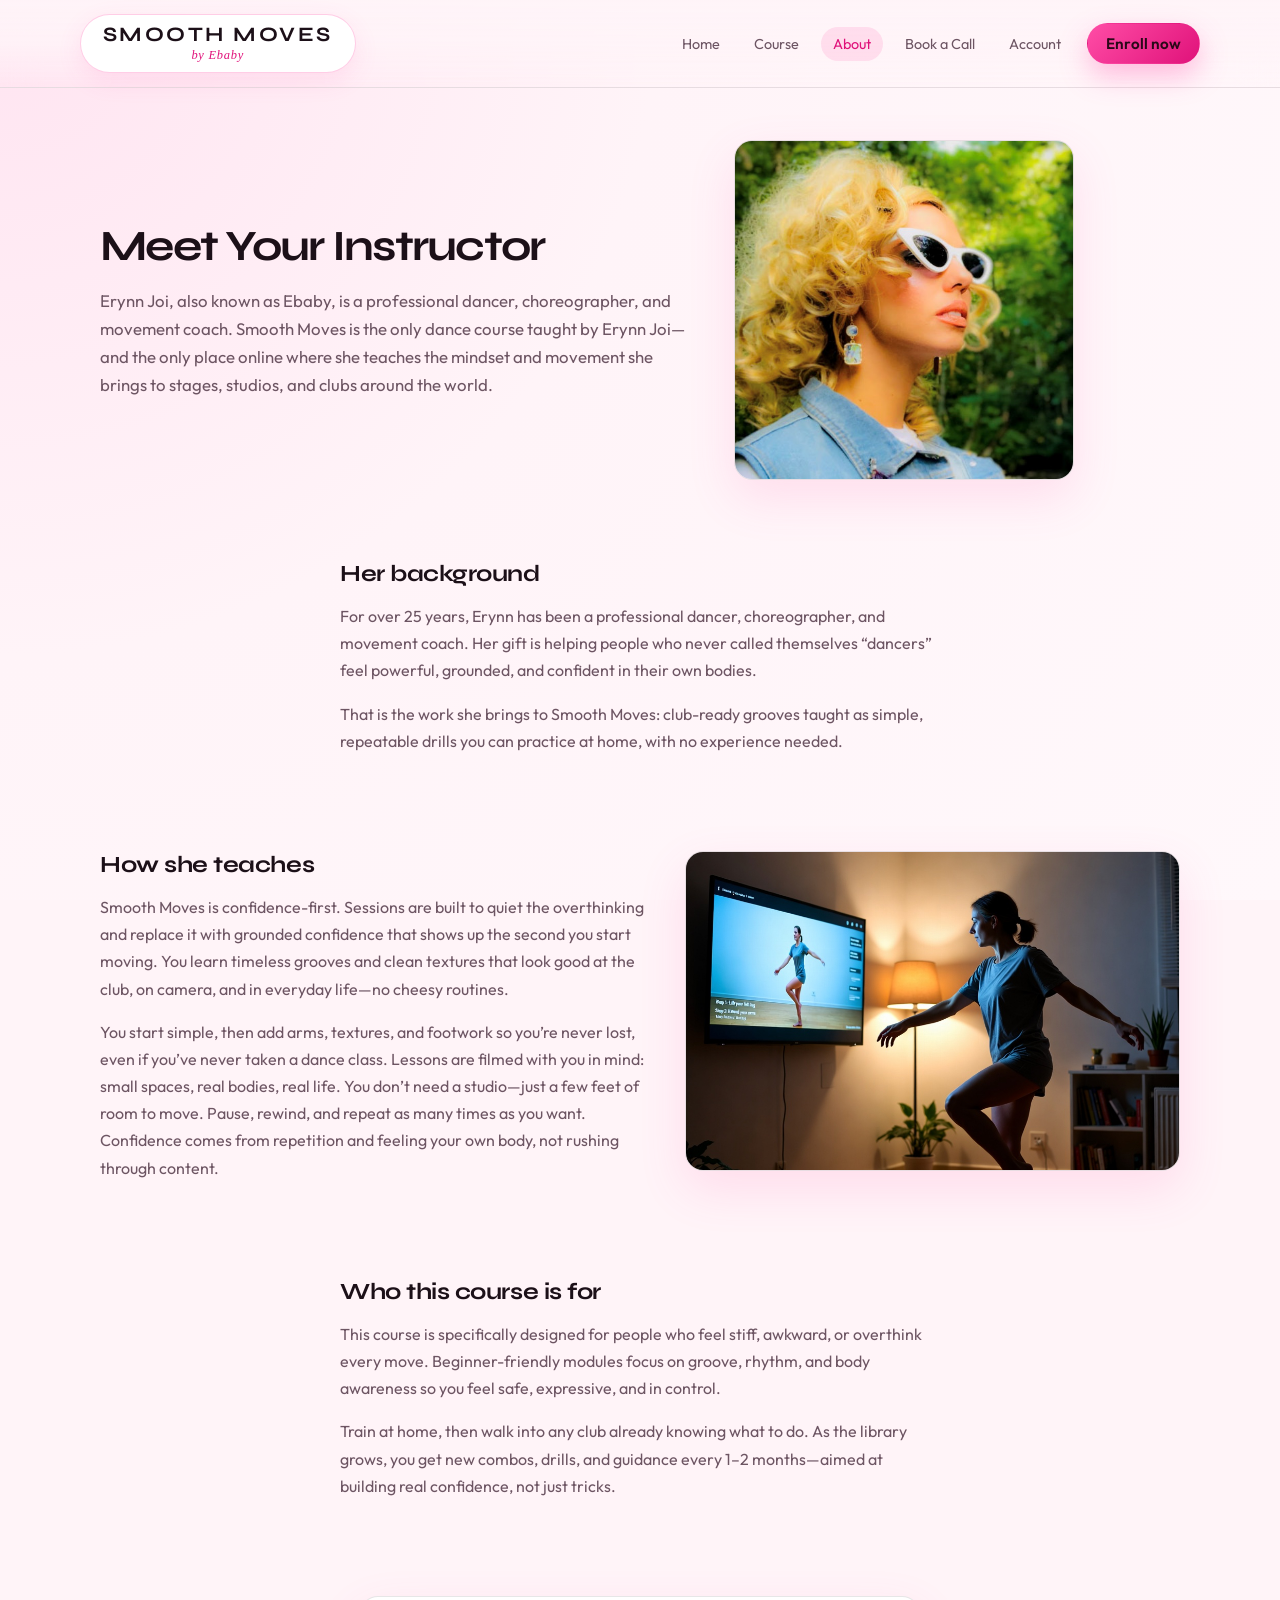
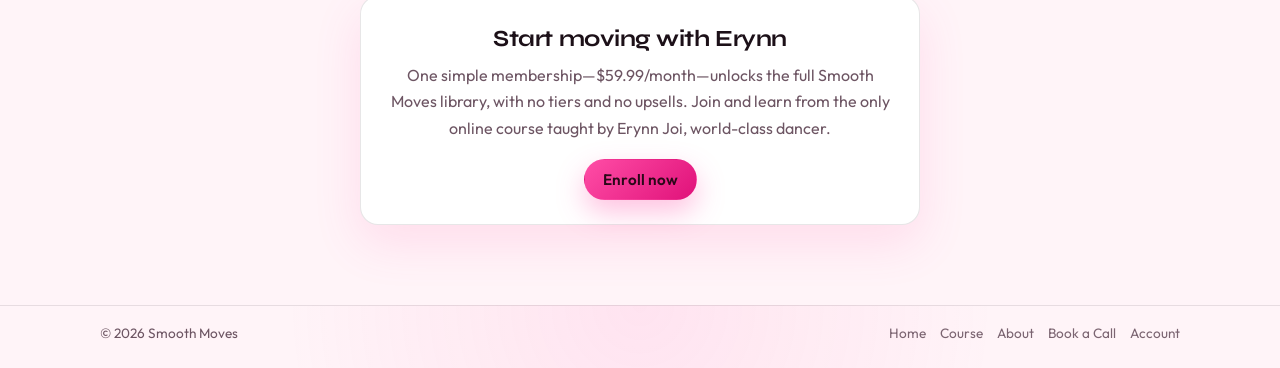
==== commit 485b00d3: "Add Instagram reel carousel and 1:1 lesson booking Replace the Instagram placeholder with a snap-scr" ====
--- a/about.html
+++ b/about.html
@@ -45,6 +45,7 @@
           <a href="index.html" class="nav-link" data-nav="home">Home</a>
           <a href="course.html" class="nav-link" data-nav="course">Course</a>
           <a href="about.html" class="nav-link" data-nav="about">About</a>
+          <a href="book.html" class="nav-link" data-nav="book">Book a Call</a>
           <a href="account.html" class="nav-link" data-nav="account">Account</a>
           <a href="account.html?start=1" class="btn btn-primary nav-cta">Enroll now</a>
         </nav>
@@ -125,6 +126,7 @@
           <a href="index.html">Home</a>
           <a href="course.html">Course</a>
           <a href="about.html">About</a>
+          <a href="book.html">Book a Call</a>
           <a href="account.html">Account</a>
         </div>
       </div>
--- a/styles.css
+++ b/styles.css
@@ -581,6 +581,38 @@
   margin-right: auto;
 }
 
+.private-promo {
+  max-width: 640px;
+  margin: 0 auto;
+  text-align: center;
+  border-radius: var(--radius-lg);
+  border: 1px solid var(--border-subtle);
+  background-color: var(--bg-card);
+  padding: 28px 24px 24px;
+  box-shadow: var(--shadow-soft);
+}
+
+.private-promo .section-title {
+  margin: 6px 0 10px;
+}
+
+.private-promo p {
+  color: var(--text-muted);
+  line-height: 1.65;
+  margin: 0 0 12px;
+}
+
+.private-promo-price {
+  font-family: var(--font-display);
+  font-size: 1.15rem;
+  font-weight: 700;
+  color: var(--text-primary) !important;
+}
+
+.course-book-cta {
+  padding-top: 8px;
+}
+
 .about-eyebrow {
   font-size: 0.8rem;
   text-transform: uppercase;
@@ -637,6 +669,12 @@
   border-radius: var(--radius-lg);
   box-shadow: var(--shadow-soft);
   border: 1px solid var(--border-subtle);
+}
+
+.hero-intro-video .intro-placeholder-img {
+  max-height: none;
+  aspect-ratio: 16 / 10;
+  height: auto;
 }
 
 .hero-video-kicker {
@@ -657,50 +695,201 @@
   border: 1px solid var(--border-subtle);
 }
 
-.instagram-grid {
-  display: grid;
-  grid-template-columns: repeat(3, minmax(0, 1fr));
-  gap: 12px;
-}
-
-.instagram-tile {
+.instagram-header {
+  display: flex;
+  flex-wrap: wrap;
+  align-items: flex-end;
+  justify-content: space-between;
+  gap: 18px;
+  margin-bottom: 22px;
+}
+
+.instagram-header .section-title {
+  margin-top: 4px;
+}
+
+.instagram-follow {
+  display: inline-flex;
+  align-items: center;
+  gap: 8px;
+  padding: 9px 16px;
+  border-radius: 999px;
+  background: var(--text-primary);
+  color: #fff8fb;
+  font-size: 0.9rem;
+  font-weight: 600;
+  flex-shrink: 0;
+}
+
+.instagram-follow svg {
+  width: 16px;
+  height: 16px;
+}
+
+.instagram-follow:hover {
+  background: var(--accent-strong);
+}
+
+.instagram-carousel-wrap {
   position: relative;
-  aspect-ratio: 4 / 5;
-  border-radius: 14px;
+}
+
+.instagram-track {
+  display: flex;
+  gap: 16px;
+  overflow-x: auto;
+  scroll-snap-type: x mandatory;
+  scroll-behavior: smooth;
+  padding: 10px 4px 16px;
+  scrollbar-width: none;
+  -ms-overflow-style: none;
+}
+
+.instagram-track::-webkit-scrollbar {
+  display: none;
+}
+
+.instagram-card {
+  position: relative;
+  flex: 0 0 200px;
+  width: 200px;
+  height: 356px;
+  border-radius: 18px;
   overflow: hidden;
-  border: 1px solid var(--border-subtle);
-  background: var(--bg-card);
-  box-shadow: var(--shadow-soft);
-}
-
-.instagram-tile img {
+  cursor: pointer;
+  scroll-snap-align: center;
+  background: #1c1018;
+  transition: opacity 0.3s ease, box-shadow 0.3s ease;
+}
+
+.instagram-card video {
   width: 100%;
   height: 100%;
   object-fit: cover;
-}
-
-.instagram-play {
+  display: block;
+  pointer-events: none;
+}
+
+.instagram-card.is-active {
+  box-shadow: 0 0 0 4px var(--accent), 0 0 0 8px var(--bg);
+}
+
+@media (min-width: 641px) {
+  .instagram-card:not(.is-active) {
+    opacity: 0.7;
+  }
+
+  .instagram-card:not(.is-active):hover {
+    opacity: 1;
+  }
+}
+
+.instagram-card-link {
   position: absolute;
-  inset: 0;
-  display: flex;
+  right: 8px;
+  bottom: 8px;
+  z-index: 2;
+  width: 30px;
+  height: 30px;
+  border-radius: 999px;
+  background: rgba(255, 255, 255, 0.92);
+  color: var(--text-primary);
+  display: inline-flex;
   align-items: center;
   justify-content: center;
+}
+
+.instagram-card-link svg {
+  width: 14px;
+  height: 14px;
+}
+
+.instagram-card-link:hover {
+  background: var(--accent);
   color: #fff;
-  font-size: 1.15rem;
-  text-shadow: 0 2px 8px rgba(0, 0, 0, 0.45);
-  background: linear-gradient(to top, rgba(28, 16, 24, 0.35), transparent 55%);
-  pointer-events: none;
-}
-
-.instagram-tile-label {
+}
+
+.instagram-nav {
+  display: none;
   position: absolute;
-  left: 8px;
-  bottom: 8px;
-  z-index: 1;
-  font-size: 0.68rem;
-  letter-spacing: 0.08em;
-  text-transform: uppercase;
+  top: 50%;
+  z-index: 3;
+  width: 42px;
+  height: 42px;
+  border: none;
+  border-radius: 999px;
+  background: var(--bg-elevated);
+  color: var(--text-primary);
+  box-shadow: var(--shadow-soft);
+  cursor: pointer;
+  transform: translateY(-50%);
+  align-items: center;
+  justify-content: center;
+  padding: 0;
+}
+
+@media (min-width: 641px) {
+  .instagram-nav {
+    display: flex;
+  }
+}
+
+.instagram-nav svg {
+  width: 20px;
+  height: 20px;
+}
+
+.instagram-nav:hover {
+  background: var(--accent);
   color: #fff;
+}
+
+.instagram-nav-prev {
+  left: -8px;
+}
+
+.instagram-nav-next {
+  right: -8px;
+}
+
+.instagram-dots {
+  display: flex;
+  justify-content: center;
+  gap: 4px;
+  margin-top: 8px;
+}
+
+.instagram-dot {
+  width: 32px;
+  height: 32px;
+  border: none;
+  background: transparent;
+  cursor: pointer;
+  display: inline-flex;
+  align-items: center;
+  justify-content: center;
+  padding: 0;
+}
+
+.instagram-dot::after {
+  content: "";
+  display: block;
+  width: 8px;
+  height: 8px;
+  border-radius: 999px;
+  background: rgba(28, 16, 24, 0.2);
+  transition: width 0.2s ease, background-color 0.2s ease;
+}
+
+.instagram-dot.is-active::after {
+  width: 22px;
+  background: var(--accent);
+}
+
+@media (prefers-reduced-motion: reduce) {
+  .instagram-track {
+    scroll-behavior: auto;
+  }
 }
 
 .benefit-grid {
@@ -1339,10 +1528,6 @@
     grid-template-columns: repeat(2, minmax(0, 1fr));
   }
 
-  .instagram-grid {
-    grid-template-columns: repeat(3, minmax(0, 1fr));
-  }
-
   .two-column {
     grid-template-columns: minmax(0, 1fr);
   }
@@ -1391,7 +1576,8 @@
   }
 
   .hero {
-    padding-top: 40px;
+    padding-top: 28px;
+    padding-bottom: 28px;
   }
 
   .hero h1 {
@@ -1405,10 +1591,6 @@
     grid-template-columns: minmax(0, 1fr);
   }
 
-  .instagram-grid {
-    grid-template-columns: repeat(2, minmax(0, 1fr));
-  }
-
   .section-heading {
     flex-direction: column;
     align-items: flex-start;
